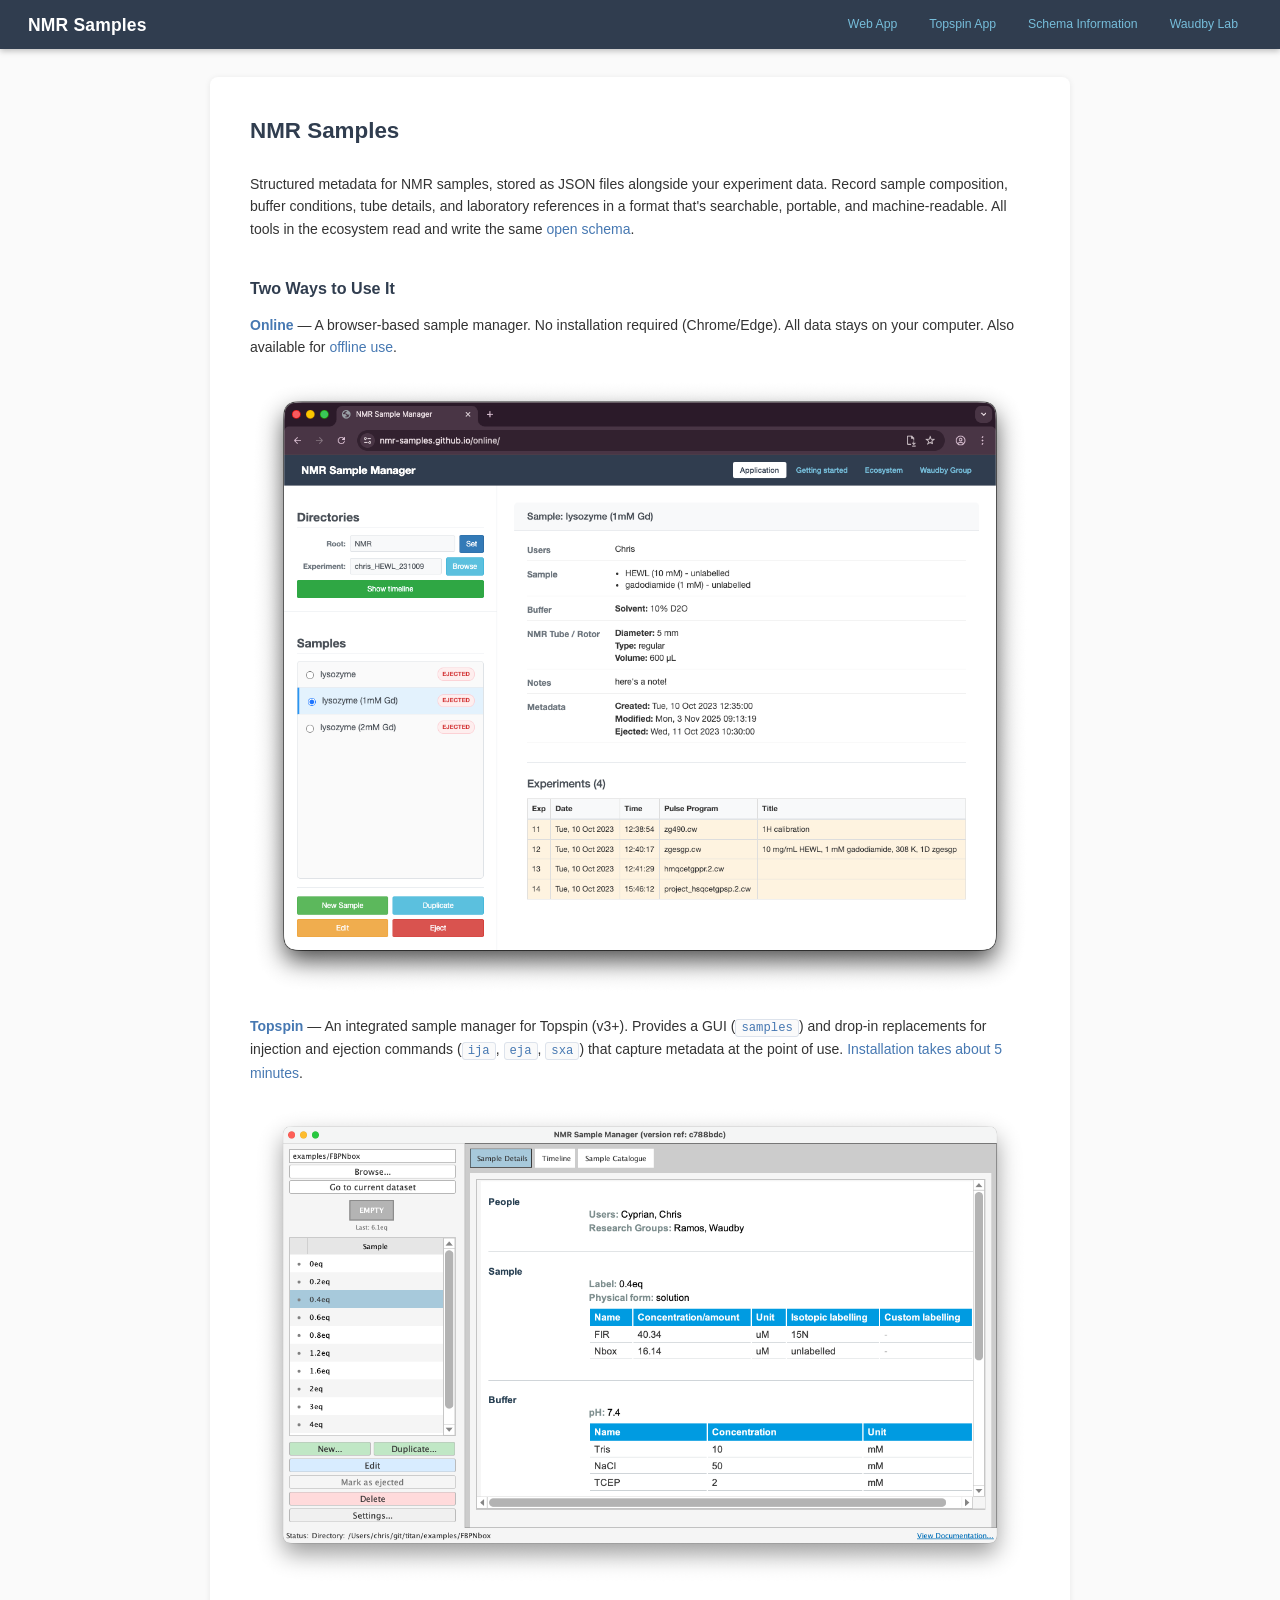
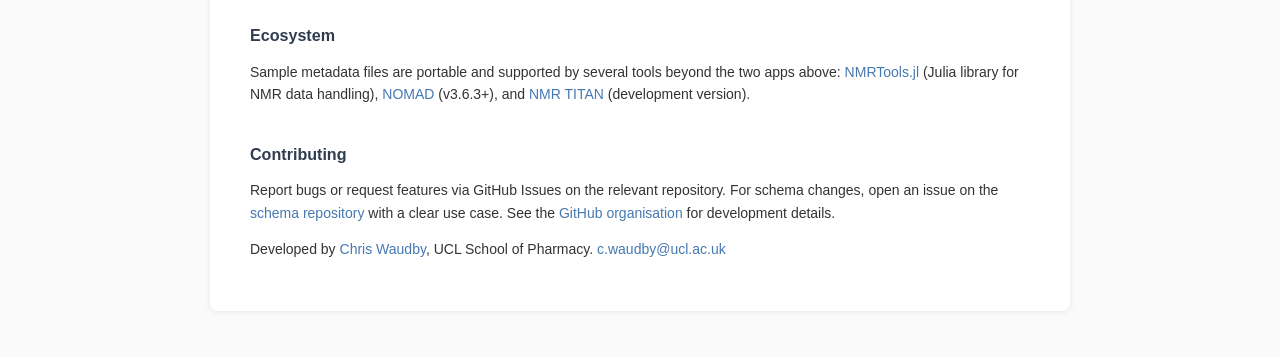
==== index.html @ e8e308d9 "Add screenshots to index.html" ====
<!DOCTYPE html>
<html lang="en">

<head>
    <meta charset="UTF-8">
    <meta name="viewport" content="width=device-width, initial-scale=1.0">
    <title>NMR Samples</title>
    <link rel="stylesheet" href="css/docs.css">
</head>

<body>
    <header class="header">
        <div class="header-content">
            <h1>NMR Samples</h1>
            <nav class="nav">
                <a href="https://nmr-samples.github.io/online/">Web App</a>
                <a href="https://nmr-samples.github.io/topspin/">Topspin App</a>
                <a href="https://github.com/nmr-samples/schema">Schema Information</a>
                <!-- <a href="https://github.com/nmr-samples" target="_blank">GitHub</a> -->
                <a href="https://waudbylab.org/">Waudby Lab</a>
            </nav>
        </div>
    </header>

    <div class="content">
        <h1>NMR Samples</h1>

        <p>Structured metadata for NMR samples, stored as JSON files alongside your
            experiment data. Record sample composition, buffer conditions, tube details, and
            laboratory references in a format that's searchable, portable, and
            machine-readable. All tools in the ecosystem read and write the same
            <a href="https://github.com/nmr-samples/schema">open schema</a>.
        </p>

        <h2>Two Ways to Use It</h2>

        <p><strong><a href="https://nmr-samples.github.io/online/">Online</a></strong> —
            A browser-based sample manager. No installation required (Chrome/Edge). All data
            stays on your computer. Also available for
            <a href="https://nmr-samples.github.io/online/getting-started.html">offline use</a>.
        </p>
        <img src="images/web-viewer.png" alt="Screenshot of the web app" class="screenshot">

        <p><strong><a href="https://nmr-samples.github.io/topspin/">Topspin</a></strong> —
            An integrated sample manager for Topspin (v3+). Provides a GUI
            (<code>samples</code>) and drop-in replacements for injection and ejection commands
            (<code>ija</code>, <code>eja</code>, <code>sxa</code>) that capture metadata at
            the point of use.
            <a href="https://nmr-samples.github.io/topspin/installation.html">Installation
                takes about 5 minutes</a>.
        </p>
        <img src="images/topspin-screenshot.png" alt="Screenshot of the Topspin app" class="screenshot">

        <h2>Ecosystem</h2>

        <p>Sample metadata files are portable and supported by several tools beyond the
            two apps above:
            <a href="https://github.com/waudbygroup/NMRTools.jl">NMRTools.jl</a> (Julia
            library for NMR data handling),
            <a href="https://github.com/nomad-nmr">NOMAD</a> (v3.6.3+), and
            <a href="https://www.nmr-titan.com">NMR TITAN</a> (development version).
        </p>

        <h2>Contributing</h2>

        <p>Report bugs or request features via GitHub Issues on the relevant repository.
            For schema changes, open an issue on the
            <a href="https://github.com/nmr-samples/schema">schema repository</a> with a
            clear use case. See the
            <a href="https://github.com/nmr-samples">GitHub organisation</a> for development
            details.
        </p>

        <p>Developed by <a href="https://waudbylab.org/">Chris Waudby</a>,
            UCL School of Pharmacy.
            <a href="mailto:c.waudby@ucl.ac.uk">c.waudby@ucl.ac.uk</a>
        </p>

    </div>
</body>

</html>
---- css/docs.css ----
/* NMR Sample Manager — Documentation pages shared styles */

/* ── Tokens ────────────────────────────────────────────── */
:root {
    --navy: #303D4F;
    --link-blue: #76BDDA;
    --mid-blue: #4678B2;
    --bg: #FAFAFA;
    --card-bg: #FFFFFF;
    --text: #333333;
    --text-muted: #6c757d;
}

/* ── Reset ─────────────────────────────────────────────── */
*,
*::before,
*::after {
    box-sizing: border-box;
    margin: 0;
    padding: 0;
}

/* ── Base ──────────────────────────────────────────────── */
html {
    font-size: 14px;
}

body {
    font-family: -apple-system, BlinkMacSystemFont, 'Segoe UI', Roboto, sans-serif;
    font-size: 1rem;
    line-height: 1.6;
    color: var(--text);
    background: var(--bg);
}

/* ── Header / Nav ──────────────────────────────────────── */
.header {
    background: var(--navy);
    color: #fff;
    padding: 0.75rem 0;
    box-shadow: 0 2px 6px rgba(0, 0, 0, 0.25);
}

.header-content {
    padding: 0 2rem;
    display: flex;
    justify-content: space-between;
    align-items: center;
    gap: 1rem;
}

.header h1 {
    font-size: 1.25rem;
    font-weight: 600;
    letter-spacing: 0.01em;
    white-space: nowrap;
    color: #fff;
    /* Override content h1 rule */
    margin-bottom: 0;
}

.nav {
    display: flex;
    gap: 4px;
    flex-wrap: wrap;
    align-items: center;
}

.nav a {
    color: var(--link-blue);
    text-decoration: none;
    padding: 6px 14px;
    border-radius: 4px;
    font-size: 0.875rem;
    font-weight: 500;
    transition: background 0.15s, color 0.15s;
    white-space: nowrap;
    line-height: 1;
}

.nav a:hover {
    background: rgba(118, 189, 218, 0.15);
    color: #fff;
}

.nav a.active {
    background: #fff;
    color: var(--navy);
    font-weight: 600;
}

/* ── Content card ──────────────────────────────────────── */
.content {
    max-width: 860px;
    margin: 28px auto 48px;
    padding: 36px 40px;
    background: var(--card-bg);
    border-radius: 8px;
    box-shadow: 0 1px 6px rgba(0, 0, 0, 0.08);
}

/* ── Typography (scoped to content card) ───────────────── */
.content h1 {
    font-size: 1.6rem;
    font-weight: 700;
    color: var(--navy);
    margin-bottom: 24px;
}

.content h2 {
    font-size: 1.15rem;
    font-weight: 600;
    color: var(--navy);
    margin-top: 36px;
    margin-bottom: 12px;
}

.content h3 {
    font-size: 1rem;
    font-weight: 600;
    color: #495057;
    margin-top: 22px;
    margin-bottom: 8px;
}

.content p {
    margin-bottom: 14px;
}

.content ul,
.content ol {
    margin: 12px 0;
    padding-left: 22px;
}

.content li {
    margin-bottom: 5px;
}

/* ── Links ─────────────────────────────────────────────── */
.content a {
    color: var(--mid-blue);
    text-decoration: none;
}

.content a:hover {
    text-decoration: underline;
}

/* ── Inline code ───────────────────────────────────────── */
code {
    font-family: 'Menlo', 'Monaco', 'Consolas', monospace;
    font-size: 0.875em;
    color: var(--mid-blue);
    background: var(--bg);
    border: 1px solid #dde3ec;
    padding: 1px 5px;
    border-radius: 3px;
}

/* ── Images ────────────────────────────────────────────── */
.content img {
    display: block;
    width: 100%;
    max-width: 600px;
    margin: 20px 0;
    border-radius: 6px;
    border: 1px solid #e4e8ef;
}

/* ── Screenshots ───────────────────────────────────────── */
.content img.screenshot {
    max-width: 100%;
    margin: 20px auto;
    border: none;
    border-radius: 0;
}
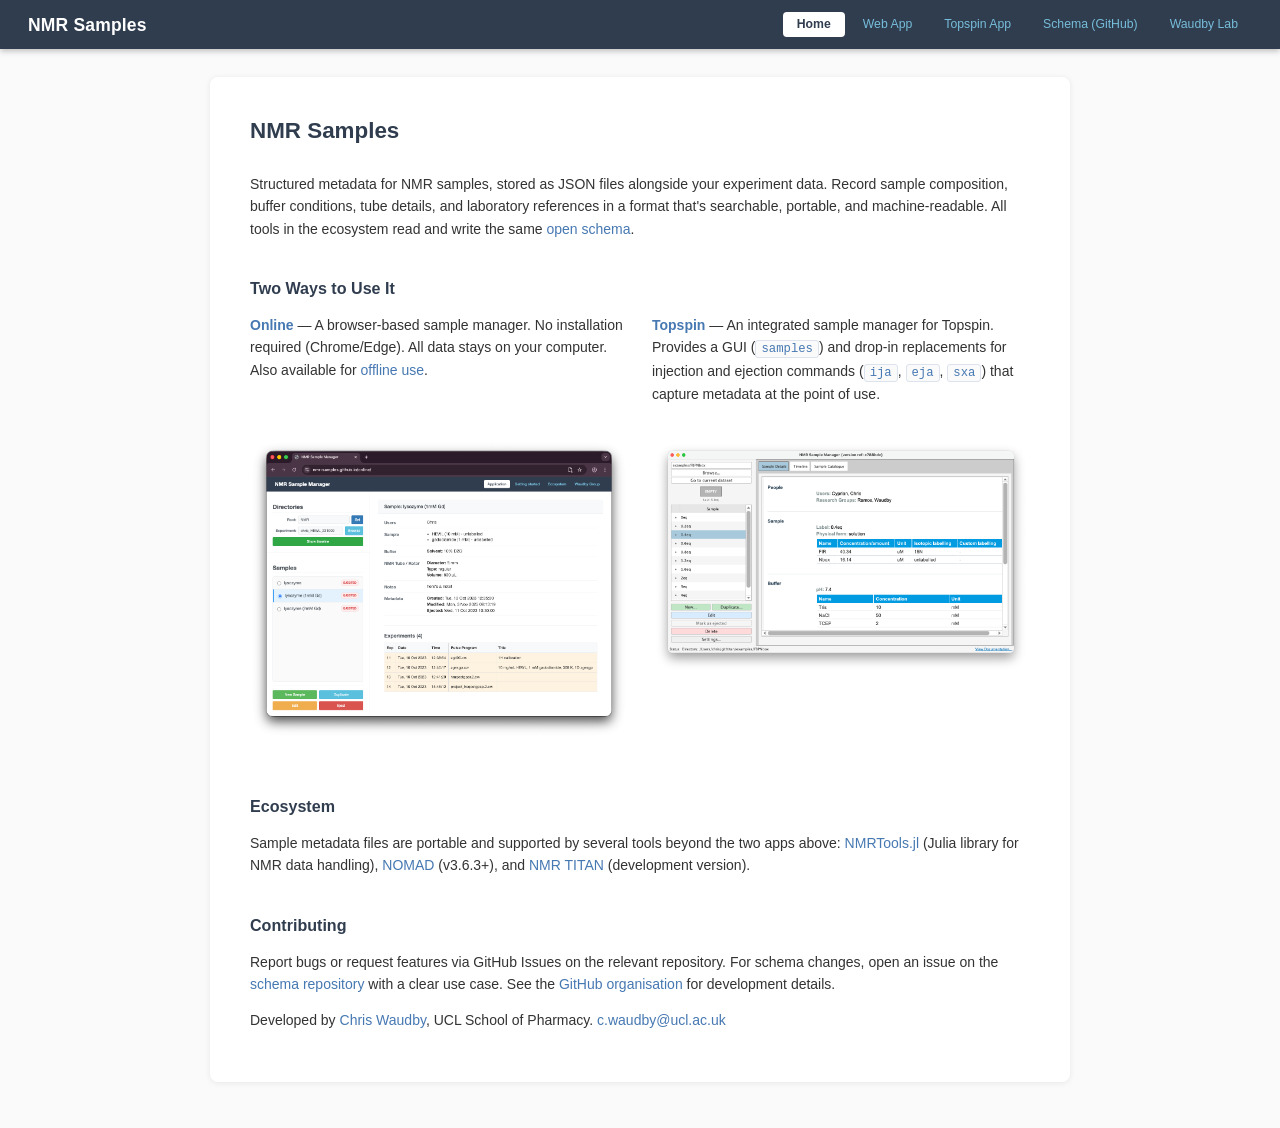
==== commit 4f651326: "update screenshots" ====
--- a/index.html
+++ b/index.html
@@ -13,10 +13,10 @@
         <div class="header-content">
             <h1>NMR Samples</h1>
             <nav class="nav">
+                <a href="https://nmr-samples.github.io/online/" class="active">Home</a>
                 <a href="https://nmr-samples.github.io/online/">Web App</a>
                 <a href="https://nmr-samples.github.io/topspin/">Topspin App</a>
-                <a href="https://github.com/nmr-samples/schema">Schema Information</a>
-                <!-- <a href="https://github.com/nmr-samples" target="_blank">GitHub</a> -->
+                <a href="https://github.com/nmr-samples/schema">Schema (GitHub)</a>
                 <a href="https://waudbylab.org/">Waudby Lab</a>
             </nav>
         </div>
@@ -34,28 +34,33 @@
 
         <h2>Two Ways to Use It</h2>
 
-        <p><strong><a href="https://nmr-samples.github.io/online/">Online</a></strong> —
-            A browser-based sample manager. No installation required (Chrome/Edge). All data
-            stays on your computer. Also available for
-            <a href="https://nmr-samples.github.io/online/getting-started.html">offline use</a>.
-        </p>
-        <img src="images/web-viewer.png" alt="Screenshot of the web app" class="screenshot">
-
-        <p><strong><a href="https://nmr-samples.github.io/topspin/">Topspin</a></strong> —
-            An integrated sample manager for Topspin (v3+). Provides a GUI
-            (<code>samples</code>) and drop-in replacements for injection and ejection commands
-            (<code>ija</code>, <code>eja</code>, <code>sxa</code>) that capture metadata at
-            the point of use.
-            <a href="https://nmr-samples.github.io/topspin/installation.html">Installation
-                takes about 5 minutes</a>.
-        </p>
-        <img src="images/topspin-screenshot.png" alt="Screenshot of the Topspin app" class="screenshot">
+        <div class="two-column">
+            <div>
+                <p><strong><a href="https://nmr-samples.github.io/online/">Online</a></strong> —
+                    A browser-based sample manager. No installation required (Chrome/Edge). All data
+                    stays on your computer. Also available for
+                    <a href="https://nmr-samples.github.io/online/getting-started.html">offline use</a>.
+                </p>
+            </div>
+            <div>
+                <p><strong><a href="https://nmr-samples.github.io/topspin/">Topspin</a></strong> —
+                    An integrated sample manager for Topspin. Provides a GUI
+                    (<code>samples</code>) and drop-in replacements for injection and ejection commands
+                    (<code>ija</code>, <code>eja</code>, <code>sxa</code>) that capture metadata at
+                    the point of use.
+                </p>
+            </div>
+        </div>
+        <div class="two-column">
+            <img src="images/web-viewer.png" alt="Screenshot of the web app" class="screenshot">
+            <img src="images/topspin-screenshot.png" alt="Screenshot of the Topspin app" class="screenshot">
+        </div>
 
         <h2>Ecosystem</h2>
 
         <p>Sample metadata files are portable and supported by several tools beyond the
             two apps above:
-            <a href="https://github.com/waudbygroup/NMRTools.jl">NMRTools.jl</a> (Julia
+            <a href="https://waudbylab.org/NMRTools.jl">NMRTools.jl</a> (Julia
             library for NMR data handling),
             <a href="https://github.com/nomad-nmr">NOMAD</a> (v3.6.3+), and
             <a href="https://www.nmr-titan.com">NMR TITAN</a> (development version).
@@ -79,4 +84,4 @@
     </div>
 </body>
 
-</html>
+</html>
--- a/css/docs.css
+++ b/css/docs.css
@@ -174,4 +174,17 @@
     margin: 20px auto;
     border: none;
     border-radius: 0;
+}
+
+/* ── Two-column layout ─────────────────────────────────── */
+.two-column {
+    display: grid;
+    grid-template-columns: 1fr 1fr;
+    gap: 24px;
+}
+
+@media (max-width: 600px) {
+    .two-column {
+        grid-template-columns: 1fr;
+    }
 }
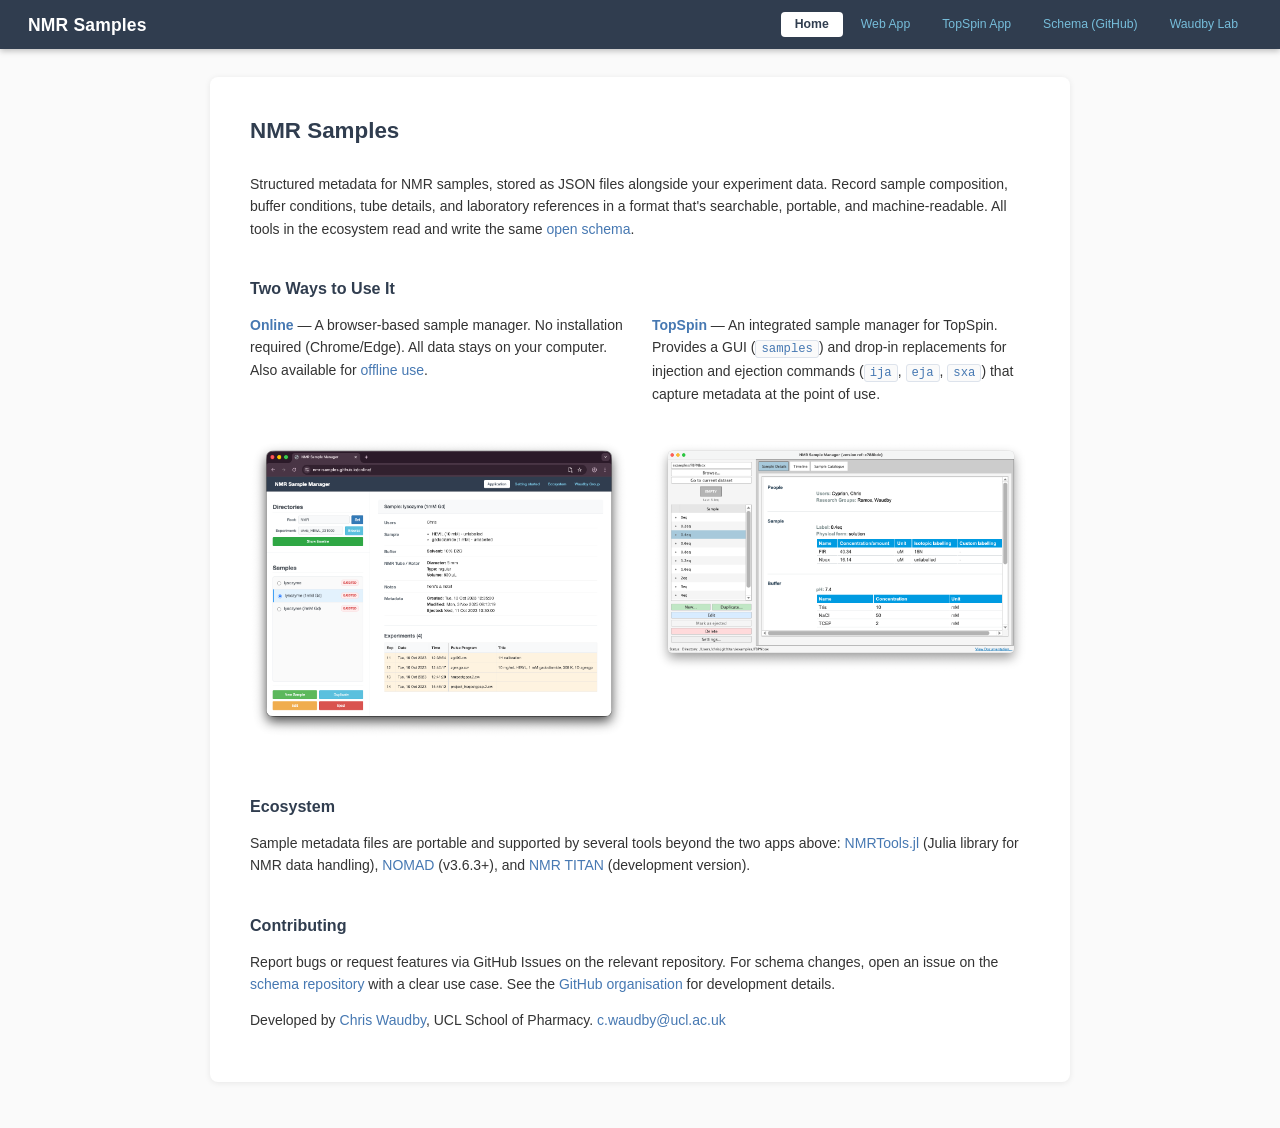
==== commit f0e01368: "Update TopSpin name for consistency" ====
--- a/index.html
+++ b/index.html
@@ -13,9 +13,9 @@
         <div class="header-content">
             <h1>NMR Samples</h1>
             <nav class="nav">
-                <a href="https://nmr-samples.github.io/online/" class="active">Home</a>
+                <a href="https://nmr-samples.github.io/" class="active">Home</a>
                 <a href="https://nmr-samples.github.io/online/">Web App</a>
-                <a href="https://nmr-samples.github.io/topspin/">Topspin App</a>
+                <a href="https://nmr-samples.github.io/topspin/">TopSpin App</a>
                 <a href="https://github.com/nmr-samples/schema">Schema (GitHub)</a>
                 <a href="https://waudbylab.org/">Waudby Lab</a>
             </nav>
@@ -43,8 +43,8 @@
                 </p>
             </div>
             <div>
-                <p><strong><a href="https://nmr-samples.github.io/topspin/">Topspin</a></strong> —
-                    An integrated sample manager for Topspin. Provides a GUI
+                <p><strong><a href="https://nmr-samples.github.io/topspin/">TopSpin</a></strong> —
+                    An integrated sample manager for TopSpin. Provides a GUI
                     (<code>samples</code>) and drop-in replacements for injection and ejection commands
                     (<code>ija</code>, <code>eja</code>, <code>sxa</code>) that capture metadata at
                     the point of use.
@@ -53,7 +53,7 @@
         </div>
         <div class="two-column">
             <img src="images/web-viewer.png" alt="Screenshot of the web app" class="screenshot">
-            <img src="images/topspin-screenshot.png" alt="Screenshot of the Topspin app" class="screenshot">
+            <img src="images/topspin-screenshot.png" alt="Screenshot of the TopSpin app" class="screenshot">
         </div>
 
         <h2>Ecosystem</h2>
--- a/css/docs.css
+++ b/css/docs.css
@@ -53,7 +53,6 @@
     font-size: 1.25rem;
     font-weight: 600;
     letter-spacing: 0.01em;
-    white-space: nowrap;
     color: #fff;
     /* Override content h1 rule */
     margin-bottom: 0;
@@ -187,4 +186,31 @@
     .two-column {
         grid-template-columns: 1fr;
     }
+}
+
+/* ── Responsive ───────────────────────────────────────── */
+@media (max-width: 640px) {
+    .header-content {
+        flex-direction: column;
+        align-items: flex-start;
+        padding: 0 1rem;
+    }
+
+    .header h1 {
+        font-size: 1.1rem;
+    }
+
+    .nav {
+        gap: 2px;
+    }
+
+    .nav a {
+        padding: 5px 10px;
+        font-size: 0.8rem;
+    }
+
+    .content {
+        margin: 16px 10px 32px;
+        padding: 24px 20px;
+    }
 }
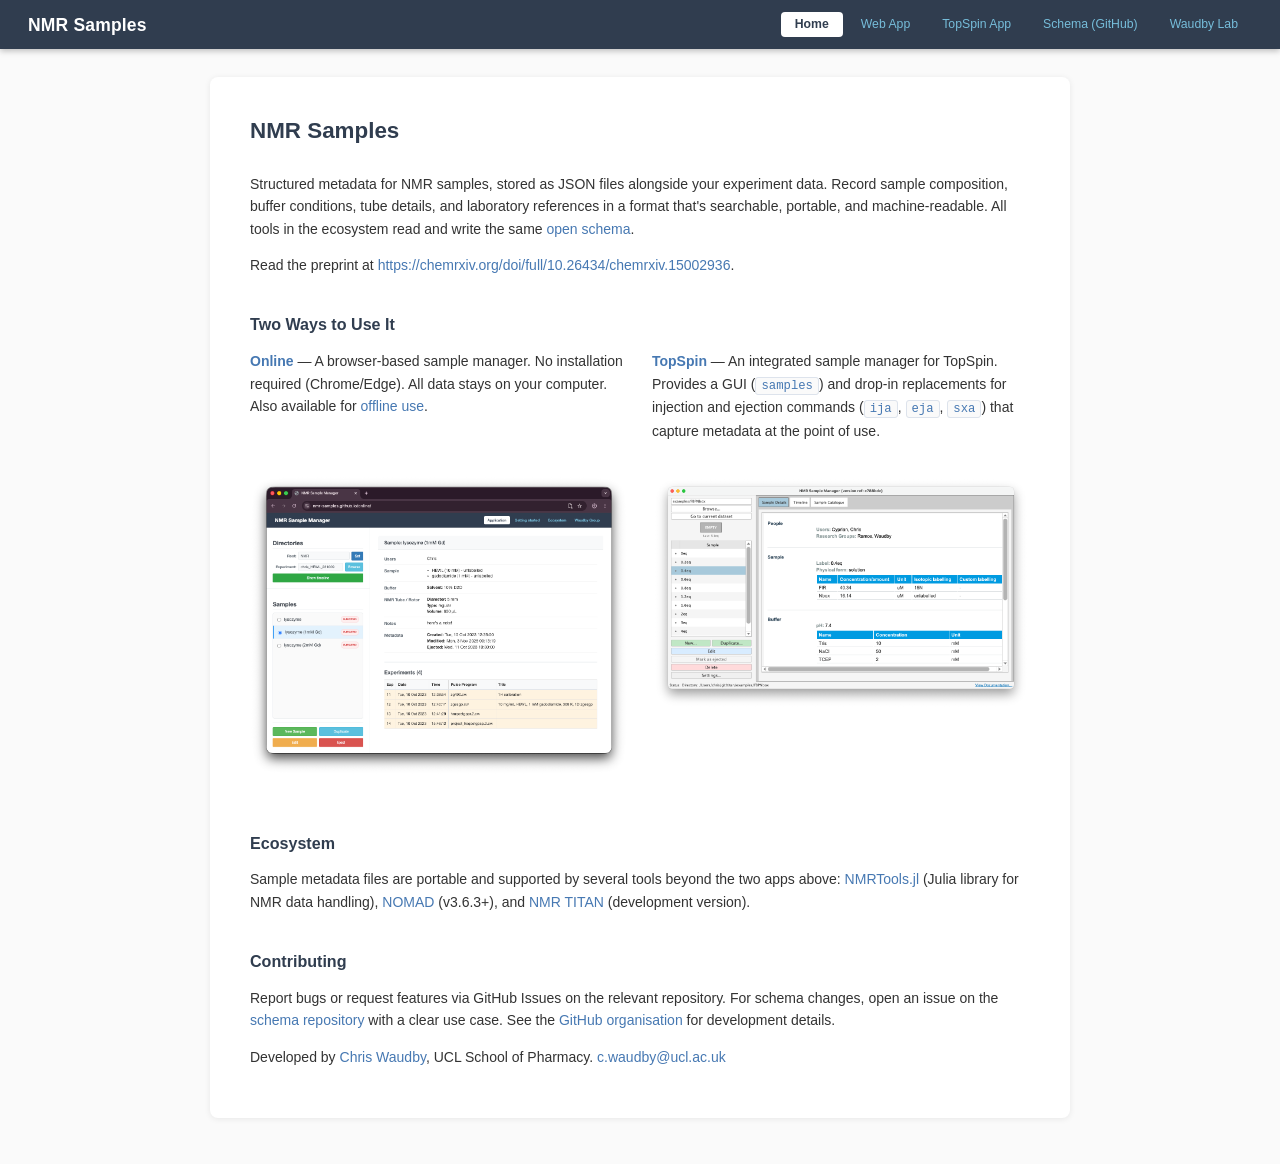
==== commit 3b285e5b: "add preprint link" ====
--- a/index.html
+++ b/index.html
@@ -32,6 +32,8 @@
             <a href="https://github.com/nmr-samples/schema">open schema</a>.
         </p>
 
+        <p>Read the preprint at <a href="https://chemrxiv.org/doi/full/10.26434/chemrxiv.15002936">https://chemrxiv.org/doi/full/10.26434/chemrxiv.15002936</a>.</p>
+
         <h2>Two Ways to Use It</h2>
 
         <div class="two-column">
@@ -52,8 +54,10 @@
             </div>
         </div>
         <div class="two-column">
-            <img src="images/web-viewer.png" alt="Screenshot of the web app" class="screenshot">
-            <img src="images/topspin-screenshot.png" alt="Screenshot of the TopSpin app" class="screenshot">
+            <a href="https://nmr-samples.github.io/online/"><img src="images/web-viewer.png"
+                    alt="Screenshot of the web app" class="screenshot"></a>
+            <a href="https://nmr-samples.github.io/topspin/"><img src="images/topspin-screenshot.png"
+                    alt="Screenshot of the TopSpin app" class="screenshot"></a>
         </div>
 
         <h2>Ecosystem</h2>
@@ -84,4 +88,4 @@
     </div>
 </body>
 
-</html>+</html>
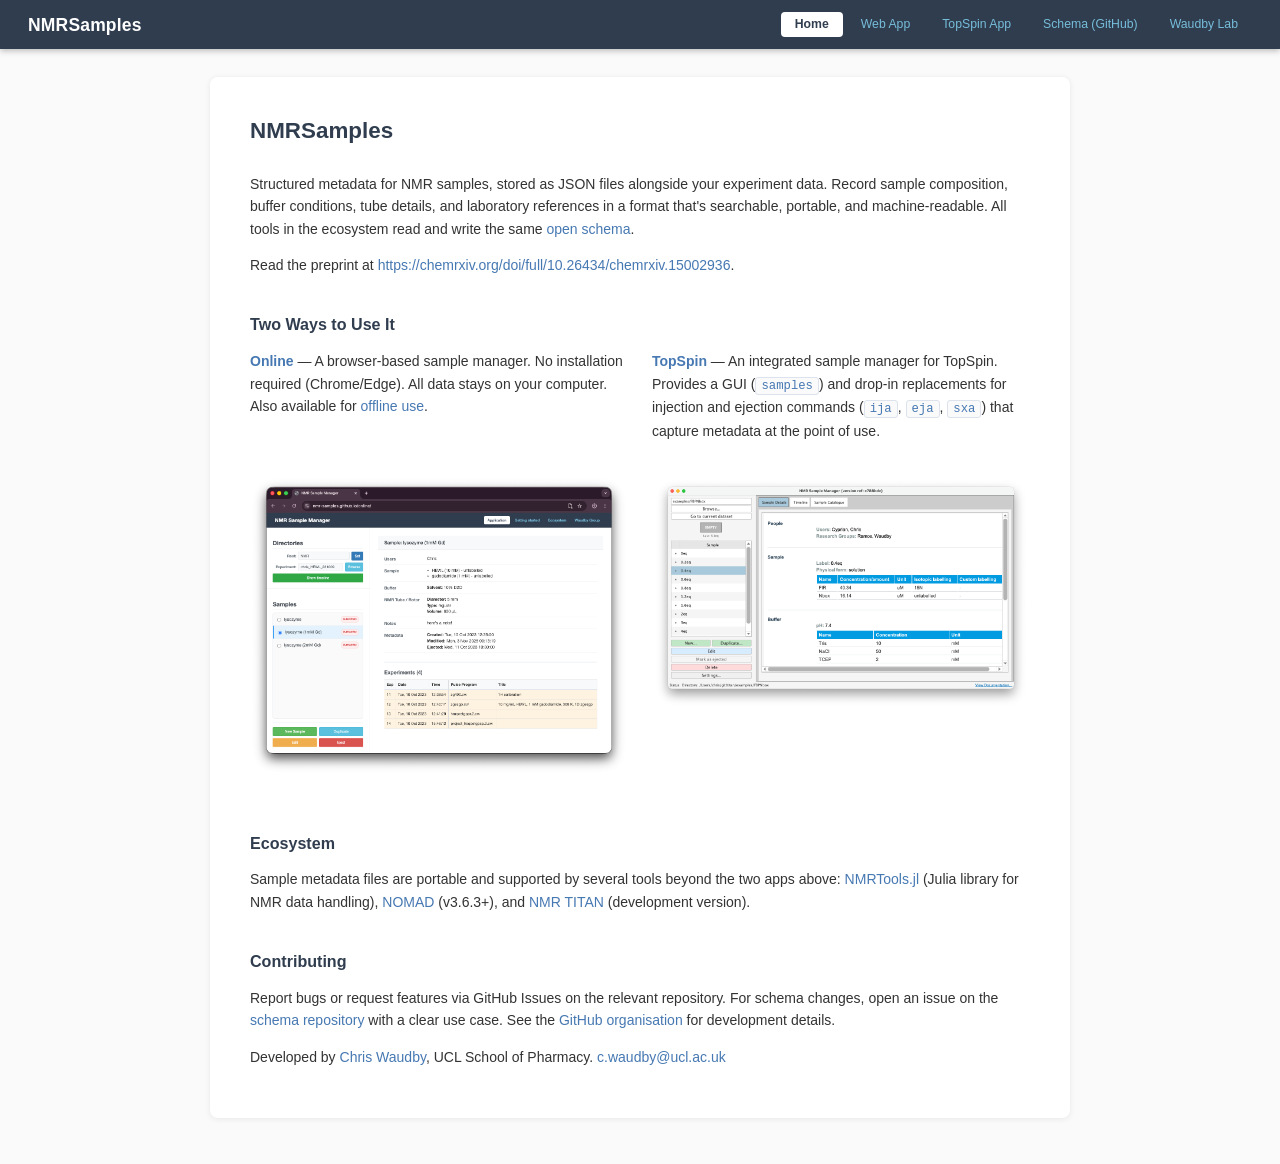
==== commit c49264c9: "Rebrand page text 'NMR Samples' to 'NMRSamples' Matches the org/domain rename already reflected in l" ====
--- a/index.html
+++ b/index.html
@@ -4,32 +4,34 @@
 <head>
     <meta charset="UTF-8">
     <meta name="viewport" content="width=device-width, initial-scale=1.0">
-    <title>NMR Samples</title>
+    <title>NMRSamples</title>
+    <meta name="description" content="NMRSamples is an ecosystem of tools for structured NMR sample metadata, stored as portable JSON files alongside your experiment data. Links to the browser-based sample manager and the Bruker TopSpin plugin.">
+    <link rel="canonical" href="https://nmrsamples.github.io/">
     <link rel="stylesheet" href="css/docs.css">
 </head>
 
 <body>
     <header class="header">
         <div class="header-content">
-            <h1>NMR Samples</h1>
+            <h1>NMRSamples</h1>
             <nav class="nav">
-                <a href="https://nmr-samples.github.io/" class="active">Home</a>
-                <a href="https://nmr-samples.github.io/online/">Web App</a>
-                <a href="https://nmr-samples.github.io/topspin/">TopSpin App</a>
-                <a href="https://github.com/nmr-samples/schema">Schema (GitHub)</a>
+                <a href="https://nmrsamples.github.io/" class="active">Home</a>
+                <a href="https://nmrsamples.github.io/online/">Web App</a>
+                <a href="https://nmrsamples.github.io/topspin/">TopSpin App</a>
+                <a href="https://github.com/NMRSamples/schema">Schema (GitHub)</a>
                 <a href="https://waudbylab.org/">Waudby Lab</a>
             </nav>
         </div>
     </header>
 
     <div class="content">
-        <h1>NMR Samples</h1>
+        <h1>NMRSamples</h1>
 
         <p>Structured metadata for NMR samples, stored as JSON files alongside your
             experiment data. Record sample composition, buffer conditions, tube details, and
             laboratory references in a format that's searchable, portable, and
             machine-readable. All tools in the ecosystem read and write the same
-            <a href="https://github.com/nmr-samples/schema">open schema</a>.
+            <a href="https://github.com/NMRSamples/schema">open schema</a>.
         </p>
 
         <p>Read the preprint at <a href="https://chemrxiv.org/doi/full/10.26434/chemrxiv.15002936">https://chemrxiv.org/doi/full/10.26434/chemrxiv.15002936</a>.</p>
@@ -38,14 +40,14 @@
 
         <div class="two-column">
             <div>
-                <p><strong><a href="https://nmr-samples.github.io/online/">Online</a></strong> —
+                <p><strong><a href="https://nmrsamples.github.io/online/">Online</a></strong> —
                     A browser-based sample manager. No installation required (Chrome/Edge). All data
                     stays on your computer. Also available for
-                    <a href="https://nmr-samples.github.io/online/getting-started.html">offline use</a>.
+                    <a href="https://nmrsamples.github.io/online/getting-started.html">offline use</a>.
                 </p>
             </div>
             <div>
-                <p><strong><a href="https://nmr-samples.github.io/topspin/">TopSpin</a></strong> —
+                <p><strong><a href="https://nmrsamples.github.io/topspin/">TopSpin</a></strong> —
                     An integrated sample manager for TopSpin. Provides a GUI
                     (<code>samples</code>) and drop-in replacements for injection and ejection commands
                     (<code>ija</code>, <code>eja</code>, <code>sxa</code>) that capture metadata at
@@ -54,9 +56,9 @@
             </div>
         </div>
         <div class="two-column">
-            <a href="https://nmr-samples.github.io/online/"><img src="images/web-viewer.png"
+            <a href="https://nmrsamples.github.io/online/"><img src="images/web-viewer.png"
                     alt="Screenshot of the web app" class="screenshot"></a>
-            <a href="https://nmr-samples.github.io/topspin/"><img src="images/topspin-screenshot.png"
+            <a href="https://nmrsamples.github.io/topspin/"><img src="images/topspin-screenshot.png"
                     alt="Screenshot of the TopSpin app" class="screenshot"></a>
         </div>
 
@@ -74,9 +76,9 @@
 
         <p>Report bugs or request features via GitHub Issues on the relevant repository.
             For schema changes, open an issue on the
-            <a href="https://github.com/nmr-samples/schema">schema repository</a> with a
+            <a href="https://github.com/NMRSamples/schema">schema repository</a> with a
             clear use case. See the
-            <a href="https://github.com/nmr-samples">GitHub organisation</a> for development
+            <a href="https://github.com/NMRSamples">GitHub organisation</a> for development
             details.
         </p>
 
